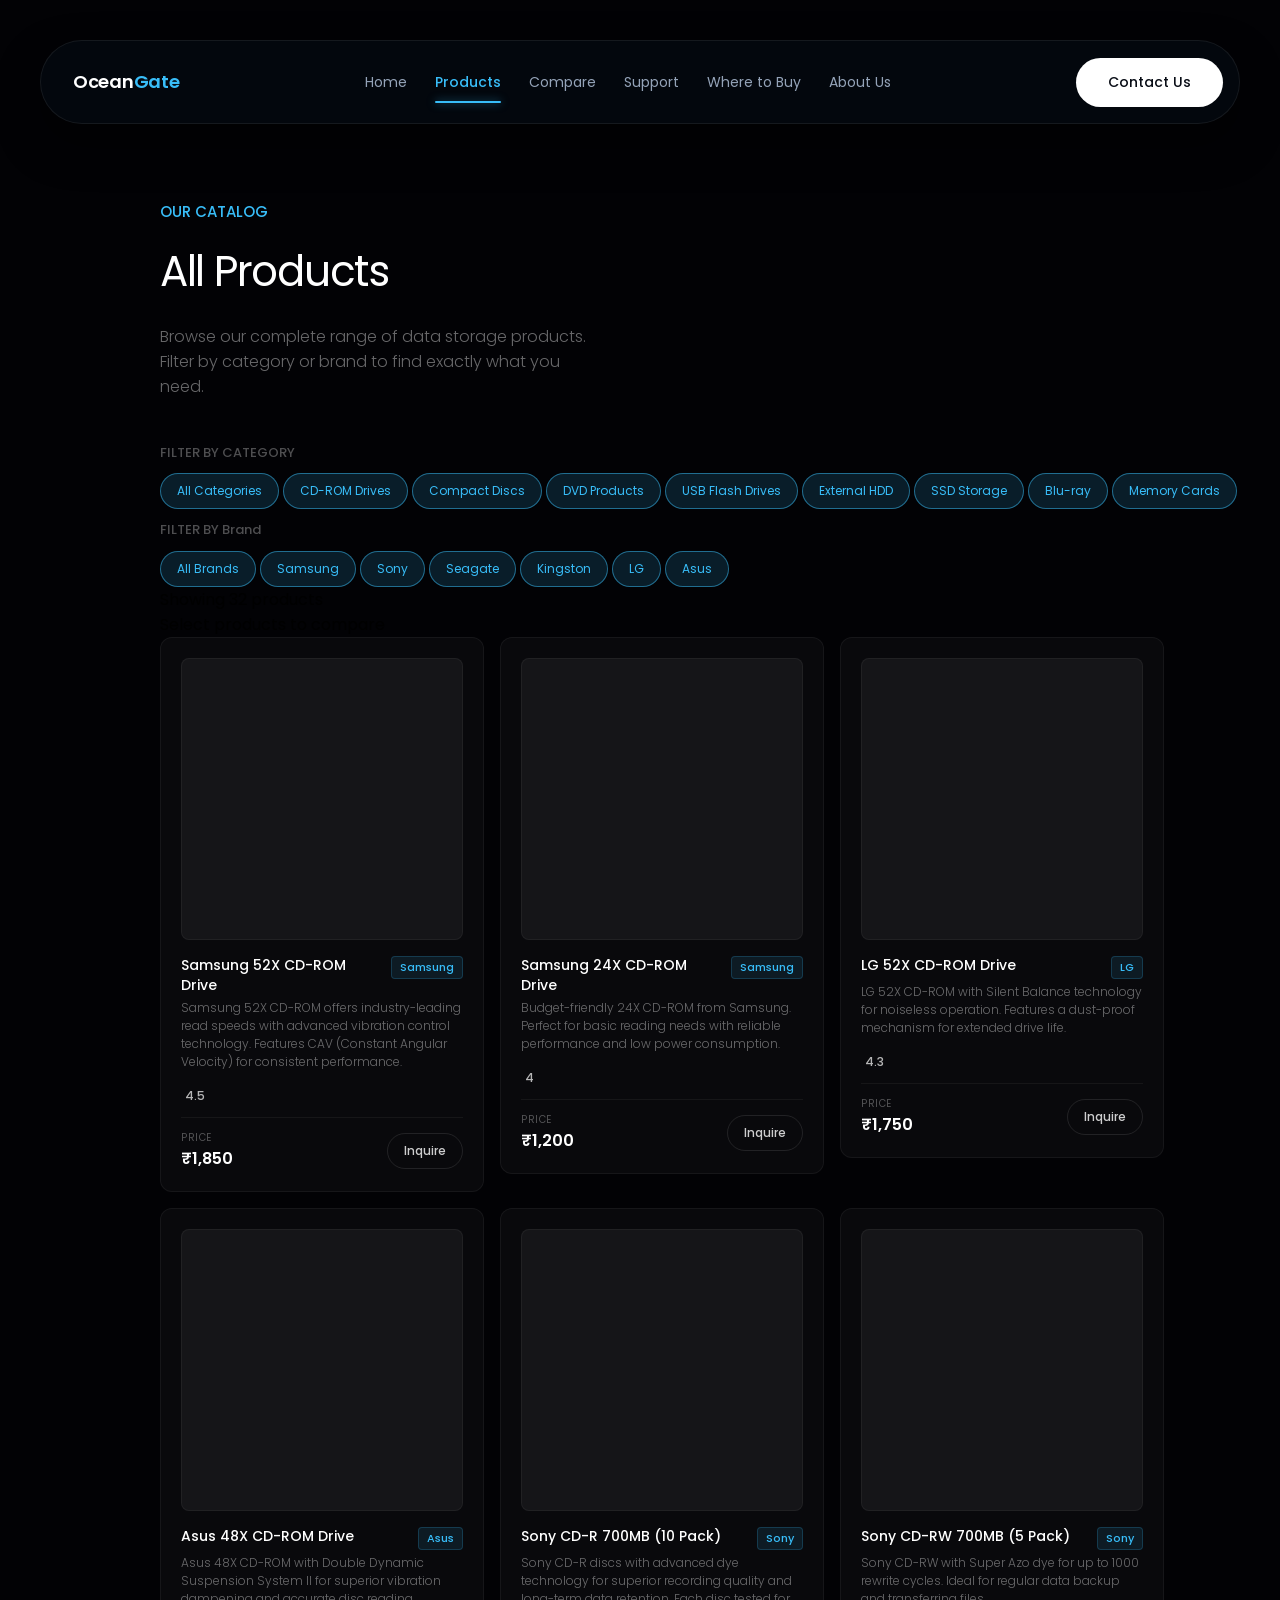
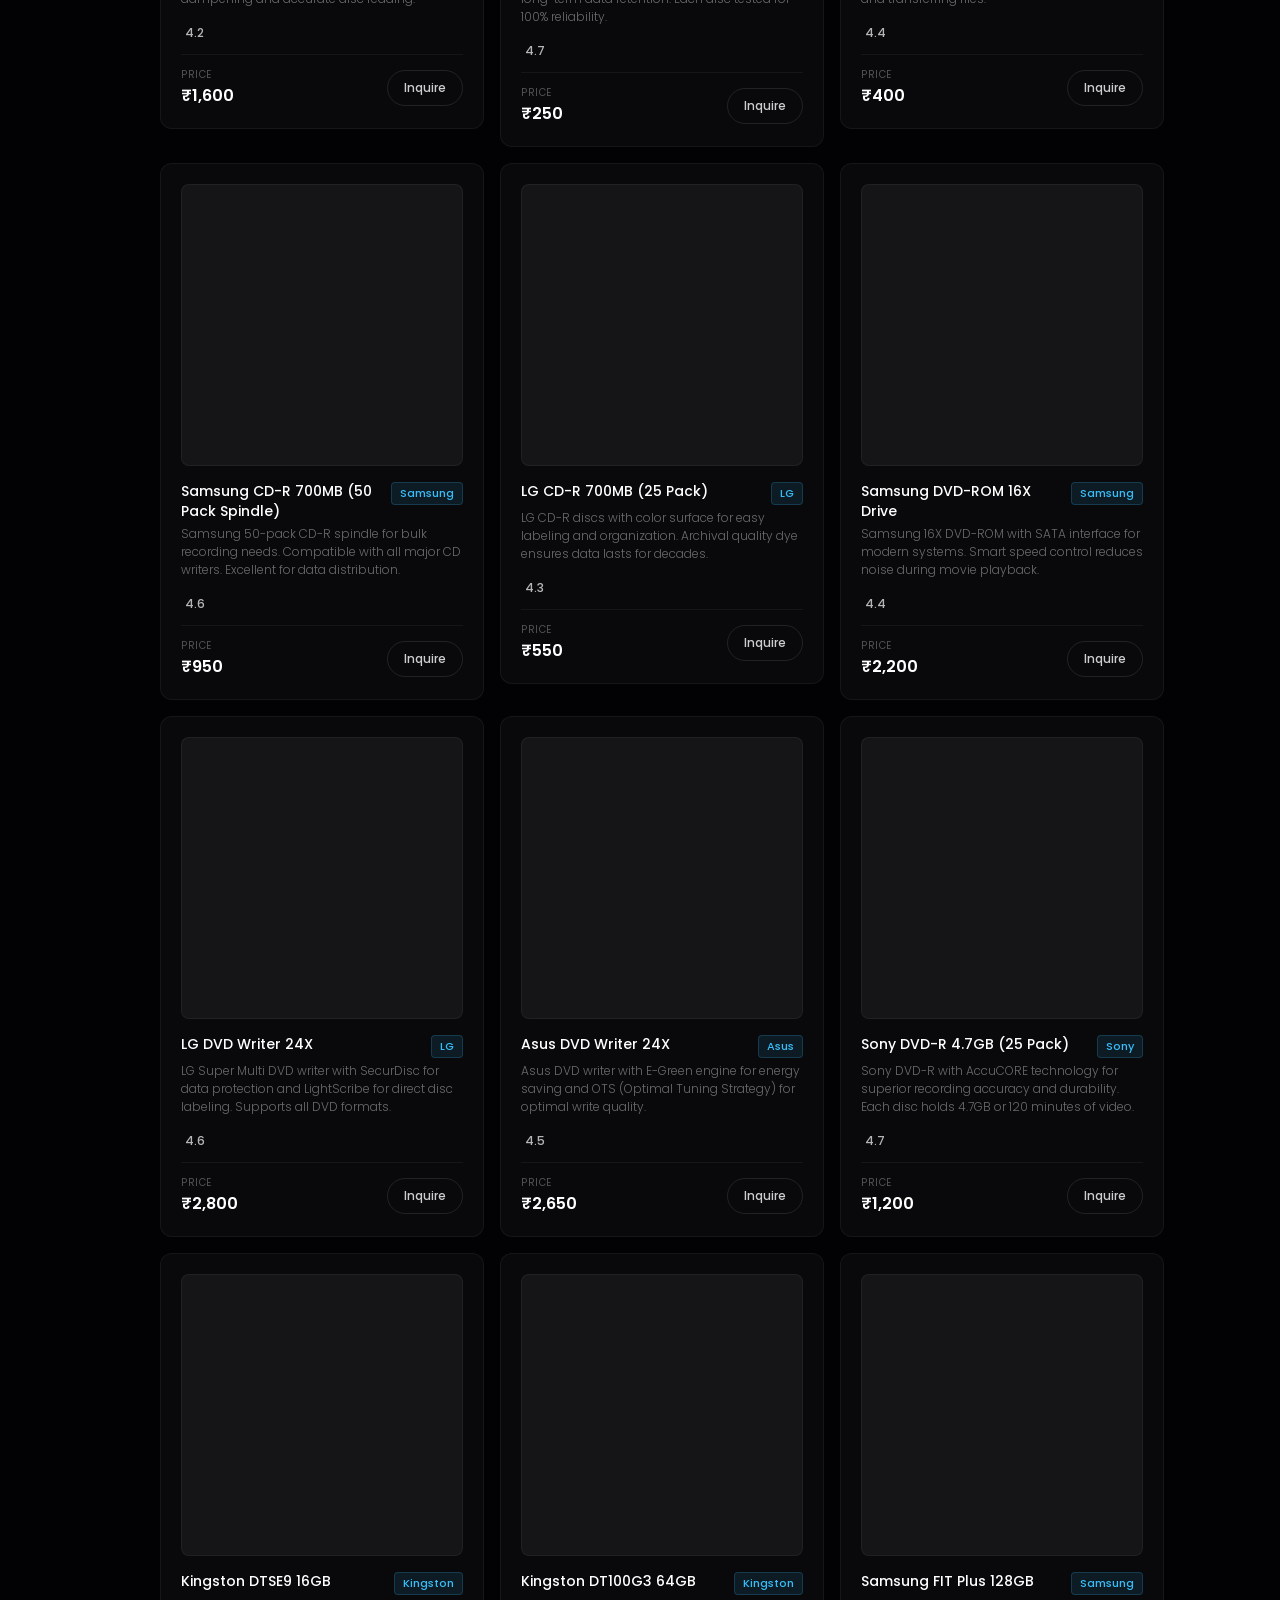
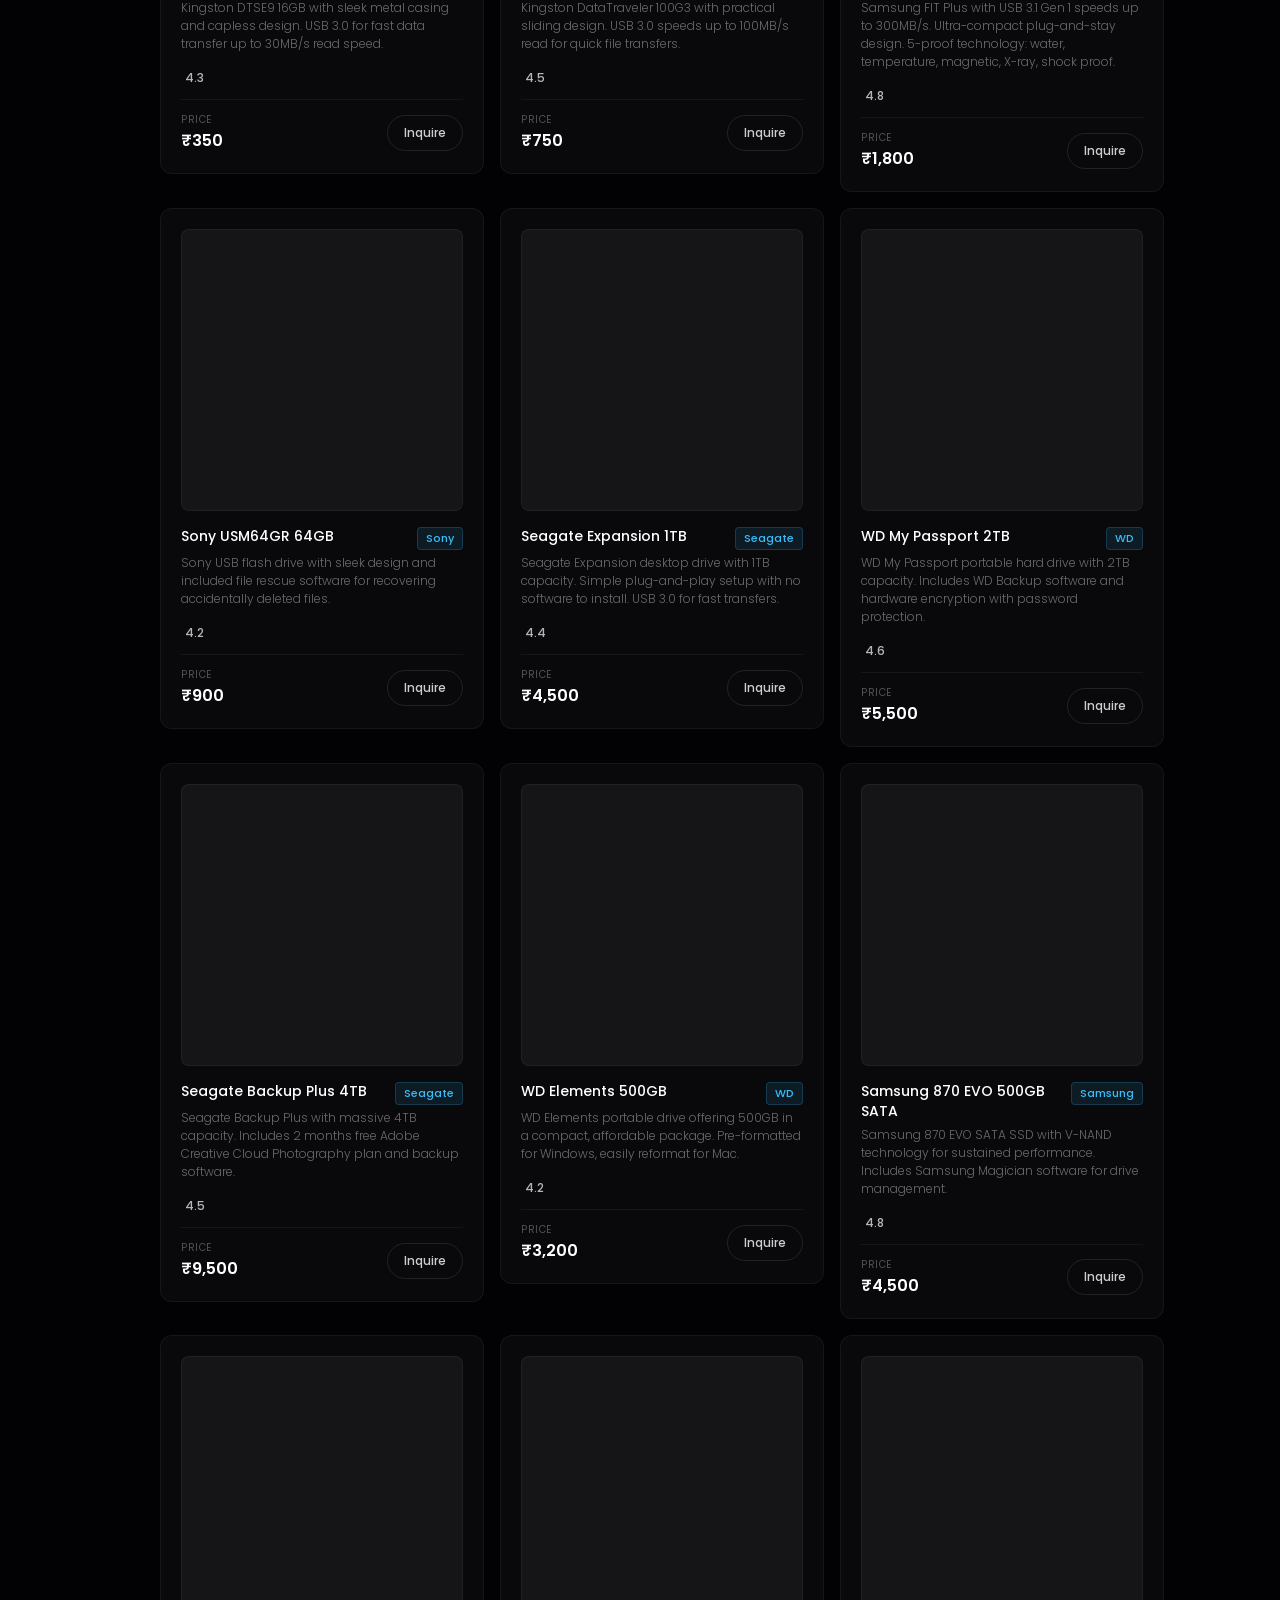
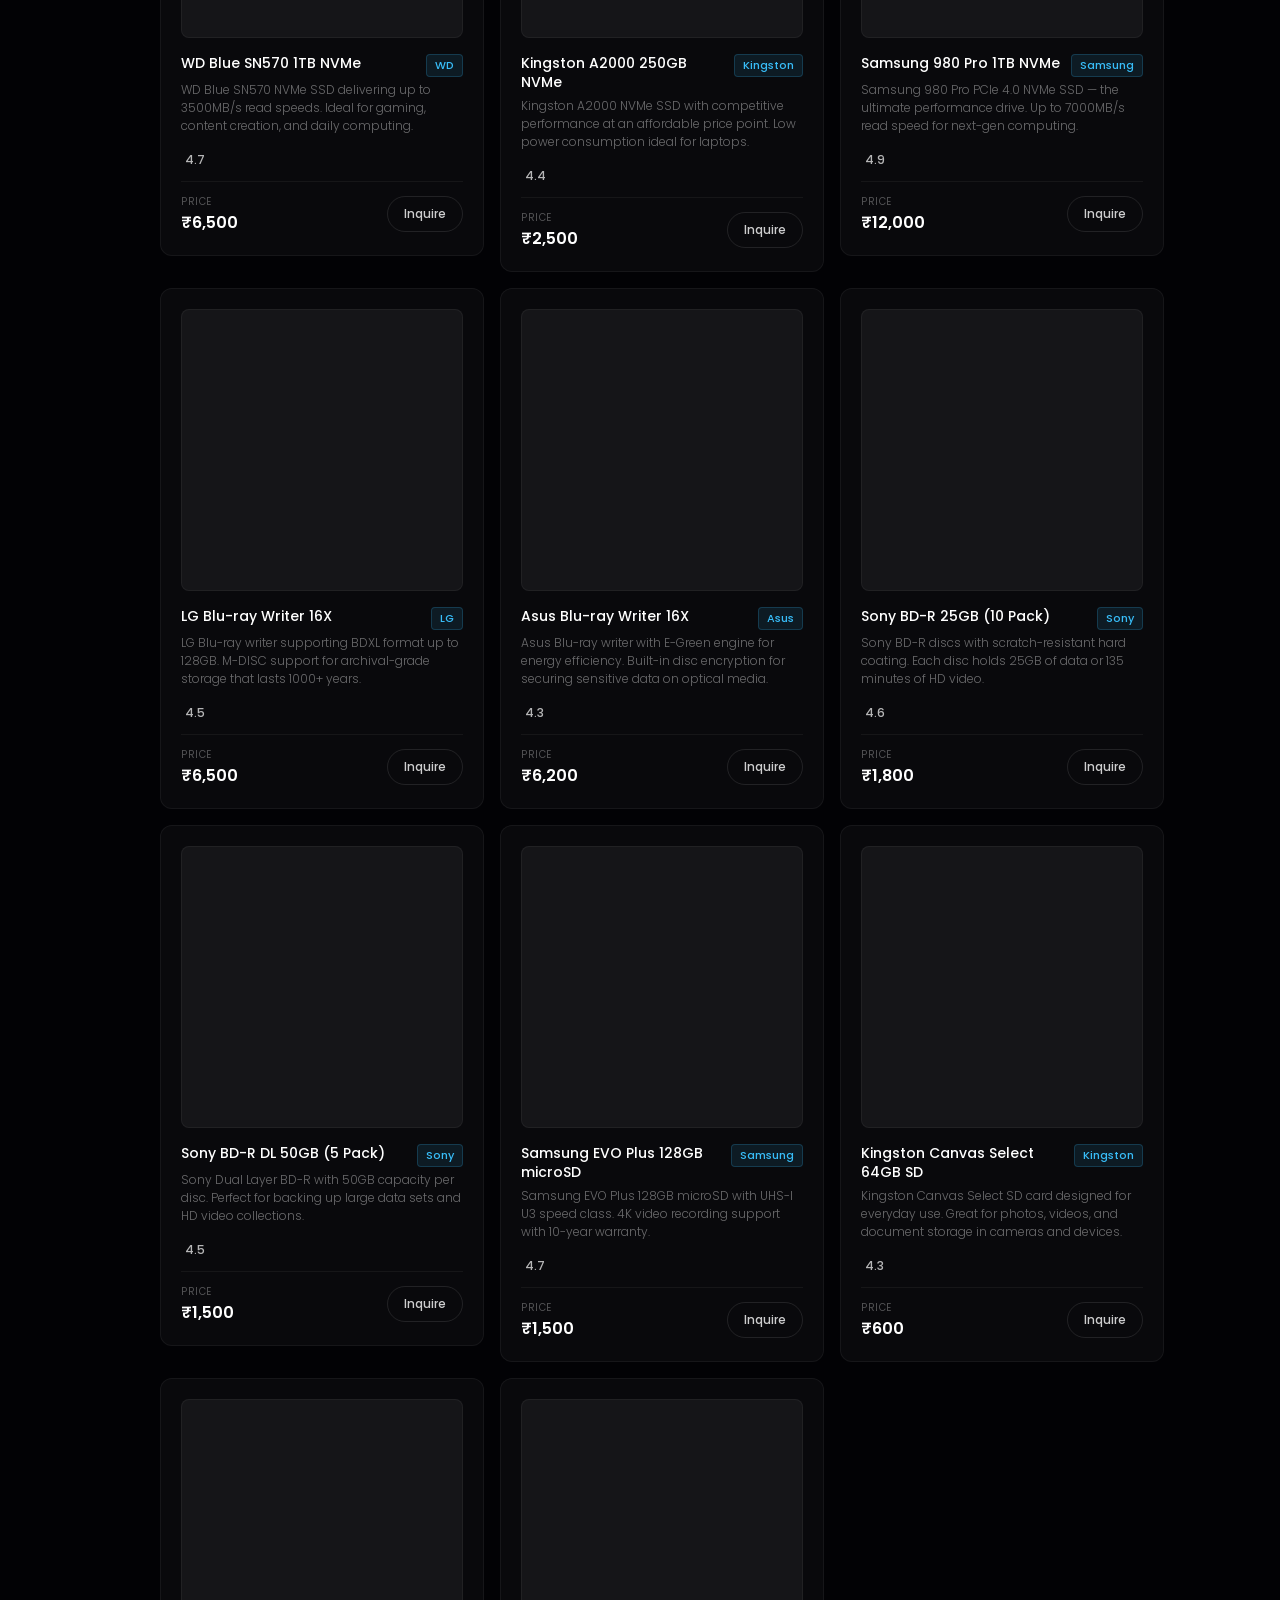
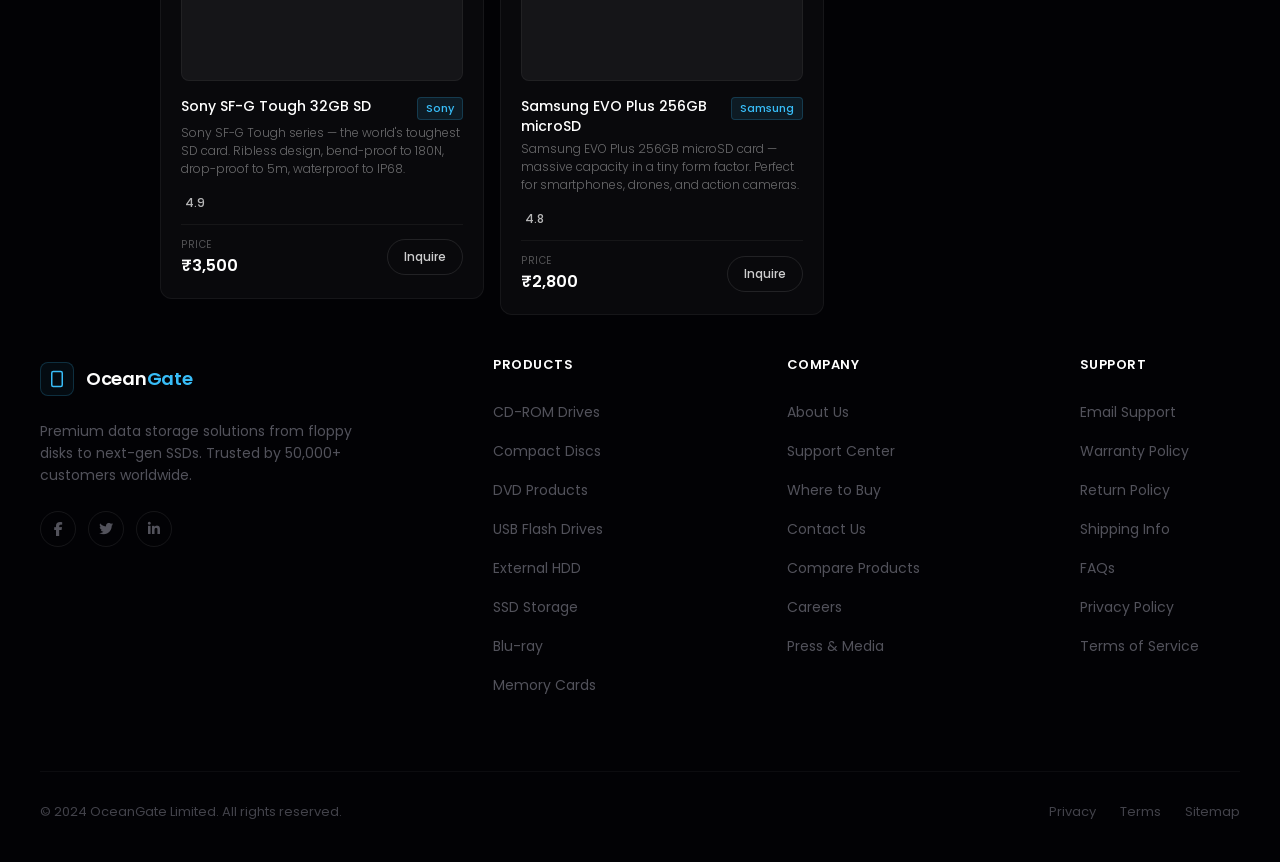
==== html/products.html @ 19aa1fb5 "final" ====
<!DOCTYPE html>
<html lang="en">

<head>
    <meta charset="UTF-8">
    <meta name="viewport" content="width=device-width, initial-scale=1.0">
    <title>OceanGate Navbar</title>
    <link rel="preconnect" href="https://fonts.googleapis.com">
    <link rel="preconnect" href="https://fonts.gstatic.com" crossorigin>
    <link href="https://fonts.googleapis.com/css2?family=Inter:wght@400;500;600&display=swap" rel="stylesheet">
    <link rel="stylesheet" href="https://cdnjs.cloudflare.com/ajax/libs/font-awesome/6.4.0/css/all.min.css">
    <link rel="stylesheet" href="../css/productsdemo.css">
</head>

<body>

    
    <header>

        <div class="navbar-container">

            <div class="logo-area">
                <span class="logo-text">Ocean<span class="blue-text">Gate</span></span>
            </div>

            <nav class="nav-links">
                <a href="./index.html" class="nav-item ">Home</a>
                <a href="./products.html" class="nav-item active">Products</a>
                <a href="./campare.html" class="nav-item">Compare</a>
                <a href="./support.html" class="nav-item">Support</a>
                <a href="./WTB.html" class="nav-item ">Where to Buy</a>
                <a href="./about.html" class="nav-item">About Us</a>
            </nav>

            <div class="cta-area">
                <a href="./contact.html"><button class="btn-contact">Contact Us</button></a>
            </div>

        </div>
    </header>

    <section class="main-container">
        <div class="main">
            <h3 class="catalog">OUR CATALOG</h3>
            <h1 class="allproduct">All Products</h1>
            <p class="sub-heading">
                Browse our complete range of data storage products. Filter by category or brand to find exactly
                what you need.
            </p>


        </div>
        <p class="filterbycategory">FILTER BY CATEGORY</p>
        <div class="catbtn">
            <button class="brand-btn active-brand active" onclick="filterCategory('all')">All Categories</button>
            <button class="brand-btn active-brand" onclick="filterCategory('cdrom')">CD-ROM Drives</button>
            <button class="brand-btn active-brand" onclick="filterCategory('compact-disc')">Compact Discs</button>
            <button class="brand-btn active-brand" onclick="filterCategory('dvd')">DVD Products</button>
            <button class="brand-btn active-brand" onclick="filterCategory('usb')">USB Flash Drives</button>
            <button class="brand-btn active-brand" onclick="filterCategory('external-hdd')">External HDD</button>
            <button class="brand-btn active-brand" onclick="filterCategory('ssd')">SSD Storage</button>
            <button class="brand-btn active-brand" onclick="filterCategory('blu-ray')">Blu-ray</button>
            <button class="brand-btn active-brand" onclick="filterCategory('memory-card')">Memory Cards</button>
        </div>

        <!-- FILTER BY BRAND -->
        <p class="filterbybrand">FILTER BY Brand</p>
        <div class="catbtn">
            <button class="brand-btn active-brand" onclick="filterBrand('all')">All Brands</button>
            <button class="brand-btn active-brand" onclick="filterBrand('Samsung')">Samsung</button>
            <button class="brand-btn active-brand" onclick="filterBrand('Sony')">Sony</button>
            <button class="brand-btn active-brand" onclick="filterBrand('Seagate')">Seagate</button>
            <button class="brand-btn active-brand" onclick="filterBrand('Kingston')">Kingston</button>
            <button class="brand-btn active-brand" onclick="filterBrand('LG')">LG</button>
            <button class="brand-btn active-brand" onclick="filterBrand('Asus')">Asus</button>
        </div>

        <div class="results-info-bar">
            <p id="resultCount">Showing 24 products</p>
            <p>Select products to compare</p>
        </div>


        <div class="products-grid" id="productsGrid">
        </div>
    </section>

    <footer class="footer-container">

        <div class="footer-top">

            <div class="footer-brand-col">
                <div class="logo-area">
                    <div class="icon-box">
                        <svg viewBox="0 0 24 24" fill="none" stroke="#38bdf8" stroke-width="2">
                            <rect x="5" y="2" width="14" height="20" rx="2" ry="2"></rect>
                            <path d="M12 14h.01"></path>
                            <path d="M12 18h.01"></path>
                        </svg>
                    </div>
                    <span class="logo-text">Ocean<span class="blue-text">Gate</span></span>
                </div>
                <p class="brand-desc">
                    Premium data storage solutions from floppy disks to next-gen SSDs. Trusted by 50,000+ customers
                    worldwide.
                </p>
                <div class="social-icons">
                    <a href="#"><i class="fab fa-facebook-f"></i></a>
                    <a href="#"><i class="fab fa-twitter"></i></a>
                    <a href="#"><i class="fab fa-linkedin-in"></i></a>
                </div>
            </div>

            <div class="footer-links-col">
                <h3>PRODUCTS</h3>
                <ul>
                    <li><a href="#">CD-ROM Drives</a></li>
                    <li><a href="#">Compact Discs</a></li>
                    <li><a href="#">DVD Products</a></li>
                    <li><a href="#">USB Flash Drives</a></li>
                    <li><a href="#">External HDD</a></li>
                    <li><a href="#">SSD Storage</a></li>
                    <li><a href="#">Blu-ray</a></li>
                    <li><a href="#">Memory Cards</a></li>
                </ul>
            </div>

            <div class="footer-links-col">
                <h3>COMPANY</h3>
                <ul>
                    <li><a href="#">About Us</a></li>
                    <li><a href="#">Support Center</a></li>
                    <li><a href="#">Where to Buy</a></li>
                    <li><a href="#">Contact Us</a></li>
                    <li><a href="#">Compare Products</a></li>
                    <li><a href="#">Careers</a></li>
                    <li><a href="#">Press & Media</a></li>
                </ul>
            </div>

            <div class="footer-links-col">
                <h3>SUPPORT</h3>
                <ul>
                    <li><a href="#">Email Support</a></li>
                    <li><a href="#">Warranty Policy</a></li>
                    <li><a href="#">Return Policy</a></li>
                    <li><a href="#">Shipping Info</a></li>
                    <li><a href="#">FAQs</a></li>
                    <li><a href="#">Privacy Policy</a></li>
                    <li><a href="#">Terms of Service</a></li>
                </ul>
            </div>

        </div>

        <div class="footer-bottom">
            <p class="copyright">© 2024 OceanGate Limited. All rights reserved.</p>
            <div class="legal-links">
                <a href="#">Privacy</a>
                <a href="#">Terms</a>
                <a href="#">Sitemap</a>
            </div>
        </div>

    </footer>

    <script src="./main.js"></script>

</body>

</html>
---- css/productsdemo.css ----
@import url('https://fonts.googleapis.com/css2?family=Instrument+Serif:ital@0;1&family=Poppins:ital,wght@0,100;0,200;0,300;0,400;0,500;0,600;0,700;0,800;0,900;1,100;1,200;1,300;1,400;1,500;1,600;1,700;1,800;1,900&display=swap');

/* Reset body and setup background grid effect */
* {
    margin: 0;
    padding: 0;
    box-sizing: border-box;
    font-family: "Poppins", sans-serif;
}

body {
    background-color: #020205;
    padding: 40px;
}

header {
    display: flex;
    justify-content: center;
}

h1 {
    color: #ffffff;
}

.navbar-container {
    width: 100%;
    max-width: 1200px;
    height: 84px;
    display: flex;
    justify-content: space-between;
    align-items: center;
    padding: 0 16px 0 32px;
    background: rgba(6, 11, 19, 0.65);
    border: 1px solid rgba(255, 255, 255, 0.07);
    border-radius: 100px;
    box-shadow: 0 20px 40px rgba(0, 0, 0, 0.5);
}


.logo-area {
    display: flex;
    align-items: center;
    margin-top: 2%;
    gap: 12px;
    user-select: none;
}

.icon-box {
    width: 38px;
    height: 38px;
    background: rgba(56, 189, 248, 0.05);
    border: 1px solid rgba(56, 189, 248, 0.25);
    border-radius: 10px;
    display: flex;
    align-items: center;
    justify-content: center;
}

.icon-box svg {
    width: 20px;
    height: 20px;
}

.logo-text {
    color: #ffffff;
    font-size: 20px;
    font-weight: 600;
    letter-spacing: -0.3px;
}

.blue-text {
    color: #38bdf8;
}

/* Navigation Links Center Group */
.nav-links {
    display: flex;
    align-items: center;
    gap: 28px;
}

.nav-item {
    color: #94a3b8;
    text-decoration: none;
    font-size: 14px;
    font-weight: 400;
    position: relative;
    padding: 8px 0;
    transition: color 0.2s ease;
}

.nav-item:hover {
    color: #ffffff;
}

/* Active link color and bottom cyan indicator line */
.nav-item.active {
    color: #38bdf8;
    font-weight: 500;
}

.nav-item.active::after {
    content: '';
    position: absolute;
    bottom: -2px;
    left: 0;
    width: 100%;
    height: 2px;
    background-color: #38bdf8;
    border-radius: 2px;
    box-shadow: 0 0 8px rgba(56, 189, 248, 0.6);
}

/* Right Side Pill Button Styling */
.btn-contact {
    background-color: #ffffff;
    color: #090d16;
    border: none;
    padding: 14px 32px;
    font-size: 14px;
    font-weight: 500;
    border-radius: 100px;
    cursor: pointer;
    transition: background-color 0.2s ease, transform 0.1s ease;
}

.btn-contact:hover {
    background-color: #f1f5f9;
}

.btn-contact:active {
    transform: scale(0.98);
}

.footer-container {
    width: 100%;
    max-width: 1200px;
    margin: 0 auto;
    padding-top: 40px;
}

/* Flexbox layout for columns grid */
.footer-top {
    display: flex;
    justify-content: space-between;
    flex-wrap: wrap;
    gap: 40px;
    padding-bottom: 60px;
}

/* Brand Profile Column width setting */
.footer-brand-col {
    flex: 1;
    min-width: 250px;
    max-width: 320px;
}

/* Brand Header Area styles */
.logo-area {
    display: flex;
    align-items: center;
    gap: 12px;
    margin-bottom: 24px;
}

.icon-box {
    width: 34px;
    height: 34px;
    background: rgba(56, 189, 248, 0.05);
    border: 1px solid rgba(56, 189, 248, 0.2);
    border-radius: 8px;
    display: flex;
    align-items: center;
    justify-content: center;
}

.icon-box svg {
    width: 18px;
    height: 18px;
}

.logo-text {
    color: #ffffff;
    font-size: 18px;
    font-weight: 600;
}

.blue-text {
    color: #38bdf8;
}

.brand-desc {
    color: #52525b;
    /* Muted slate grey color */
    font-size: 14px;
    line-height: 1.6;
    margin-bottom: 24px;
}

/* Circular Social Links styling */
.social-icons {
    display: flex;
    gap: 12px;
}

.social-icons a {
    width: 36px;
    height: 36px;
    border: 1px solid rgba(255, 255, 255, 0.08);
    border-radius: 50%;
    display: flex;
    align-items: center;
    justify-content: center;
    color: #52525b;
    text-decoration: none;
    font-size: 14px;
    transition: all 0.2s ease;
}

.social-icons a:hover {
    color: #ffffff;
    border-color: rgba(255, 255, 255, 0.2);
    background: rgba(255, 255, 255, 0.02);
}

/* Link Columns block setup */
.footer-links-col {
    min-width: 160px;
}

/* Upper Column Headings styling */
.footer-links-col h3 {
    color: #ffffff;
    font-size: 13px;
    font-weight: 600;
    letter-spacing: 0.5px;
    margin-bottom: 24px;
}

.footer-links-col ul {
    list-style: none;
}

/* Spacing and typography match for links list */
.footer-links-col ul li {
    margin-bottom: 14px;
}

.footer-links-col ul li a {
    color: #52525b;
    text-decoration: none;
    font-size: 14px;
    transition: color 0.2s ease;
}

.footer-links-col ul li a:hover {
    color: #38bdf8;
    /* Soft blue on hover */
}

/* Bottom Border and Legal Layout styling */
.footer-bottom {
    border-top: 1px solid rgba(255, 255, 255, 0.04);
    padding-top: 30px;
    display: flex;
    justify-content: space-between;
    align-items: center;
    flex-wrap: wrap;
    gap: 20px;
}

.copyright {
    color: #42424a;
    font-size: 13px;
}

.legal-links {
    display: flex;
    gap: 24px;
}

.legal-links a {
    color: #42424a;
    text-decoration: none;
    font-size: 13px;
    transition: color 0.2s ease;
}

.legal-links a:hover {
    color: #ffffff;
}

.main-container {
    margin-left: 10%;
}

.main {
    margin-top: 7%;
    width: 40%;
}

.allproduct {
    margin-top: 4%;
    font-size: 42px;
    font-weight: 400;
    letter-spacing: -0.03em;

}

.sub-heading {
    color: rgba(255, 255, 255, 0.4);
    font-weight: 300;
    margin-top: 5%;
}

.catalog {
    color: rgb(56, 189, 248);
    font-weight: 500;
    font-size: 15px;
}

.filterbycategory {
    color: rgba(255, 255, 255, 0.3);
    font-weight: 500;
    font-size: 13px;
    margin-top: 4%;
}

.filterbybrand {
    color: rgba(255, 255, 255, 0.3);
    font-weight: 500;
    font-size: 13px;
    margin-top: 1%;
}

.catbtn {
    margin-top: 1%;
}

.brand-btn {
    background: transparent;
    color: rgba(255, 255, 255, 0.6);
    font-size: 12px;
    padding: 8px 16px;
    border: 1px solid rgba(255, 255, 255, 0.1);
    border-radius: 9999px;
    cursor: pointer;
    transition: all 0.2s ease;
}

.brand-btn:active{
    background-color: #ffffff;
}

.brand-btn.active-brand {
    background: rgba(56, 189, 248, 0.15);
    border-color: rgba(56, 189, 248, 0.5);
    color: #38bdf8;
}

/* Product Card Main Container */
.product-card {
    background: rgba(255, 255, 255, 0.03);
    /* Glass panel effect */
    border: 1px solid rgba(255, 255, 255, 0.05);
    border-radius: 12px;
    padding: 20px;
    display: flex;
    width: 30%;
    flex-direction: column;
    justify-content: space-between;
    height: 100%;
    /* Dynamic height matching grid cell */
}

/* Image Wrapper Box */
.image-container {
    position: relative;
    background: rgba(255, 255, 255, 0.05);
    border: 1px solid rgba(255, 255, 255, 0.05);
    border-radius: 8px;
    aspect-ratio: 1 / 1;
    /* Makes it perfectly square */
    display: flex;
    align-items: center;
    justify-content: center;
    margin-bottom: 16px;
}

.product-icon {
    color: rgba(255, 255, 255, 0.5);
    font-size: 60px;
}

/* Absolute Positioned Compare Badge */
.compare-badge {
    position: absolute;
    top: 12px;
    right: 12px;
    display: flex;
    align-items: center;
    gap: 8px;
    background: rgba(15, 23, 42, 0.8);
    /* Dark panel background */
    padding: 4px 8px;
    border: 1px solid rgba(255, 255, 255, 0.1);
    border-radius: 4px;
}

.compare-check {
    cursor: pointer;
}

.compare-text {
    font-size: 10px;
    color: rgba(255, 255, 255, 0.5);
    font-weight: 500;
    text-transform: uppercase;
    letter-spacing: 0.05em;
}

/* Title & Brand Alignment */
.title-brand-row {
    display: flex;
    justify-content: space-between;
    align-items: flex-start;
    gap: 8px;
    margin-bottom: 4px;
}

.product-title {
    color: #ffffff;
    font-size: 14px;
    font-weight: 500;
    line-height: 1.4;
}

.brand-badge {
    font-size: 11px;
    padding: 2px 8px;
    border-radius: 4px;
    background: rgba(56, 189, 248, 0.1);
    /* Primary color low alpha */
    color: #38bdf8;
    /* Brand primary cyan */
    border: 1px solid rgba(56, 189, 248, 0.2);
    font-weight: 500;
    white-space: nowrap;
}

/* Product Description Description text */
.product-desc {
    font-size: 12px;
    color: rgba(255, 255, 255, 0.4);
    font-weight: 300;
    line-height: 1.5;
    margin-bottom: 16px;
}

/* Ratings Section */
.rating-row {
    display: flex;
    align-items: center;
    gap: 4px;
    margin-bottom: 12px;
}

.star-icon {
    color: #38bdf8;
    /* Cyan star */
    font-size: 12px;
}

.rating-val {
    font-size: 12px;
    color: rgba(255, 255, 255, 0.7);
    font-weight: 500;
}

/* Card Bottom Footer Line */
.card-footer {
    display: flex;
    justify-content: space-between;
    align-items: center;
    padding-top: 12px;
    border-top: 1px solid rgba(255, 255, 255, 0.05);
}

.price-box {
    display: flex;
    flex-direction: column;
}

.price-label {
    font-size: 10px;
    color: rgba(255, 255, 255, 0.3);
    text-transform: uppercase;
    letter-spacing: 0.05em;
}

.price-value {
    color: #ffffff;
    font-size: 16px;
    font-weight: 600;
}

/* Pill Shape Inquire Button */
.btn-inquire {
    background: transparent;
    color: rgba(255, 255, 255, 0.8);
    font-size: 12px;
    font-weight: 500;
    padding: 8px 16px;
    border: 1px solid rgba(255, 255, 255, 0.1);
    border-radius: 9999px;
    cursor: pointer;
    transition: all 0.2s ease;
}

.btn-inquire:hover {
    background: #ffffff;
    color: #020205;
    /* Dark background color inverse */
    border-color: #ffffff;
}

.products-grid {
    display: flex;
    flex-wrap: wrap;
    gap: 1rem;
}
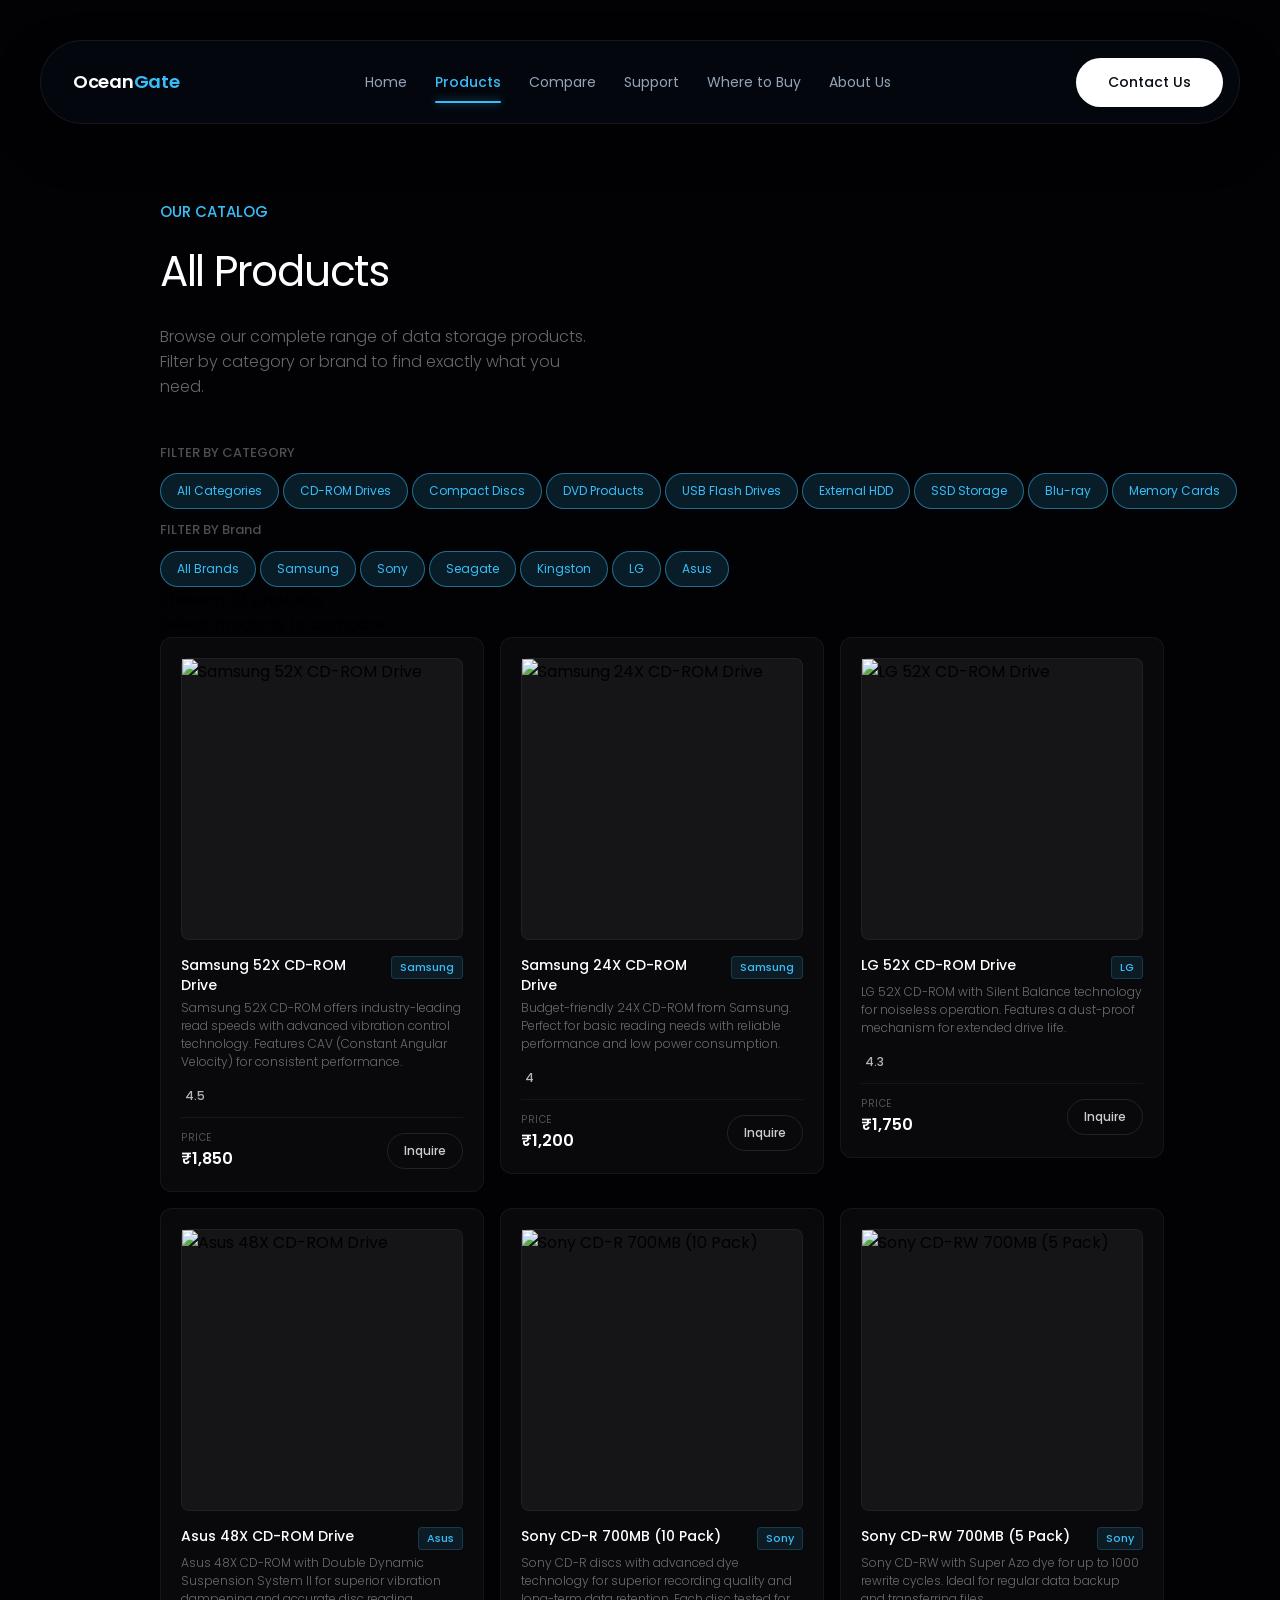
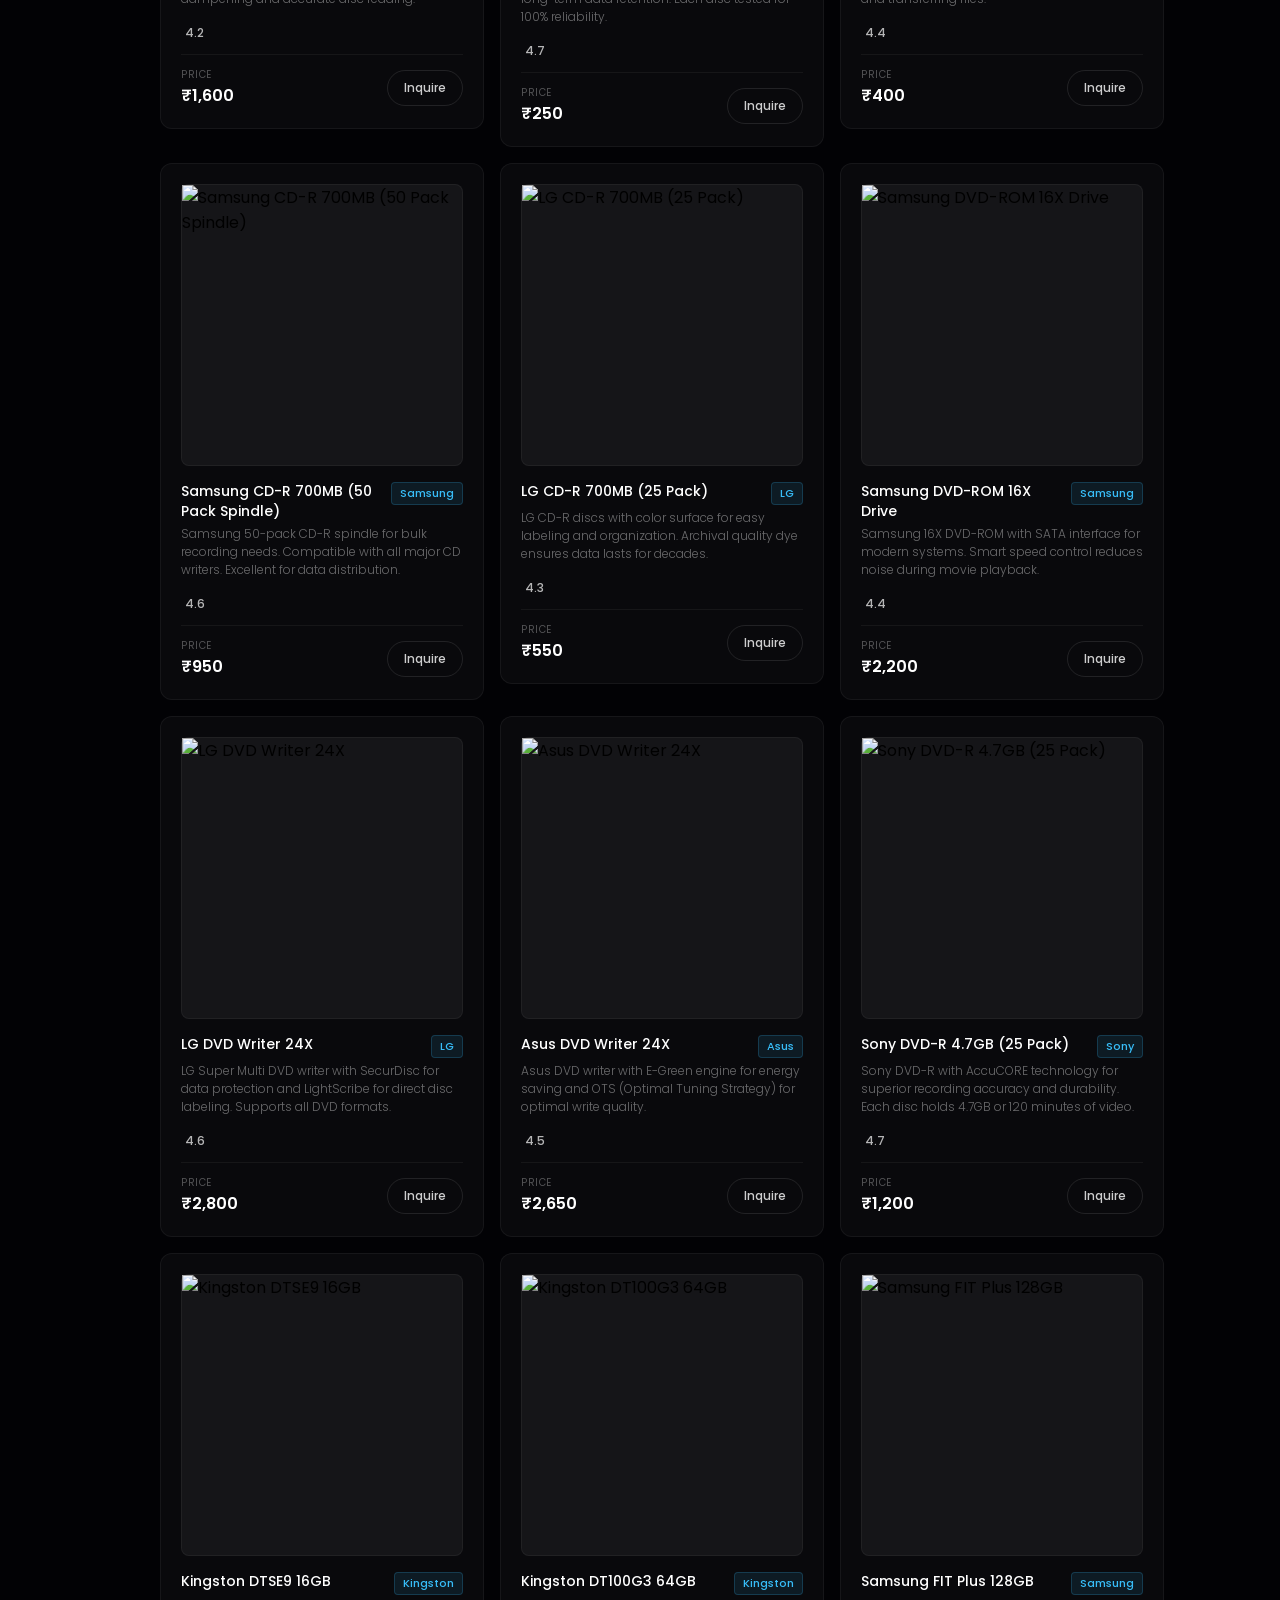
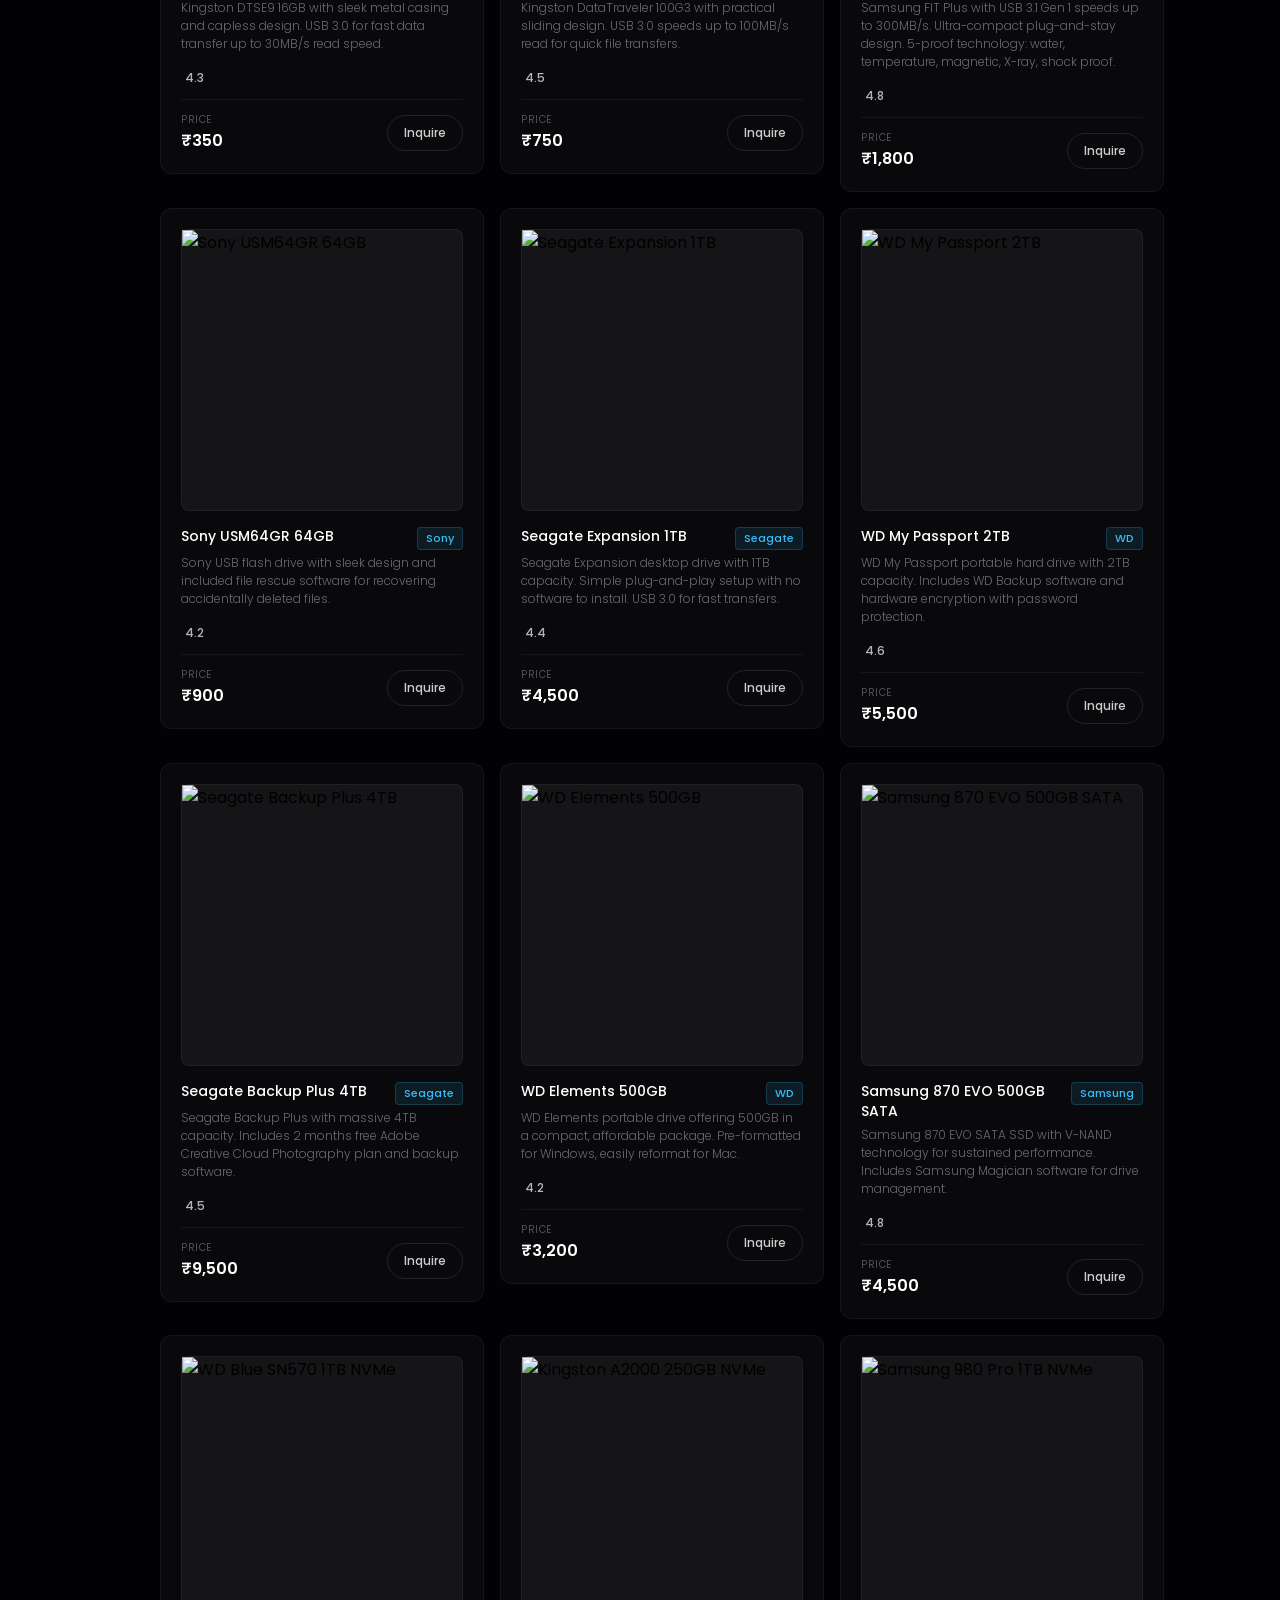
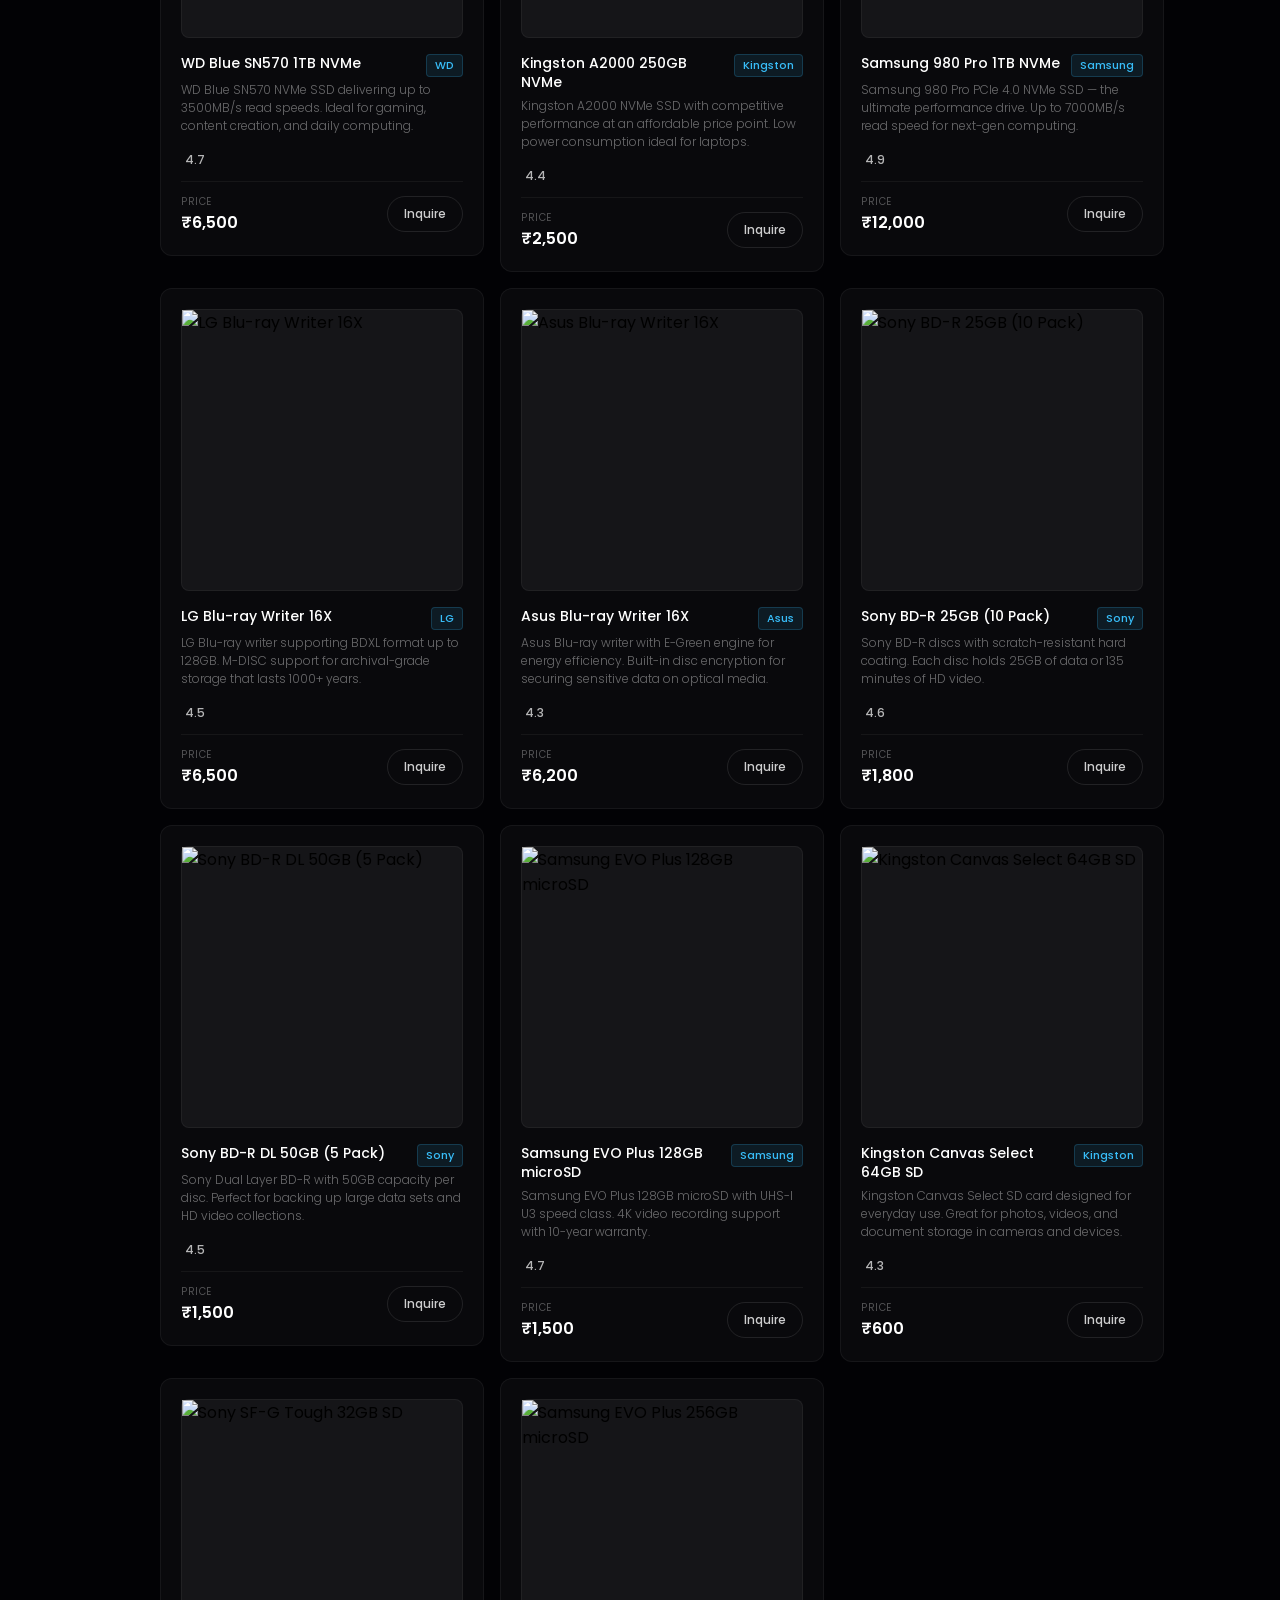
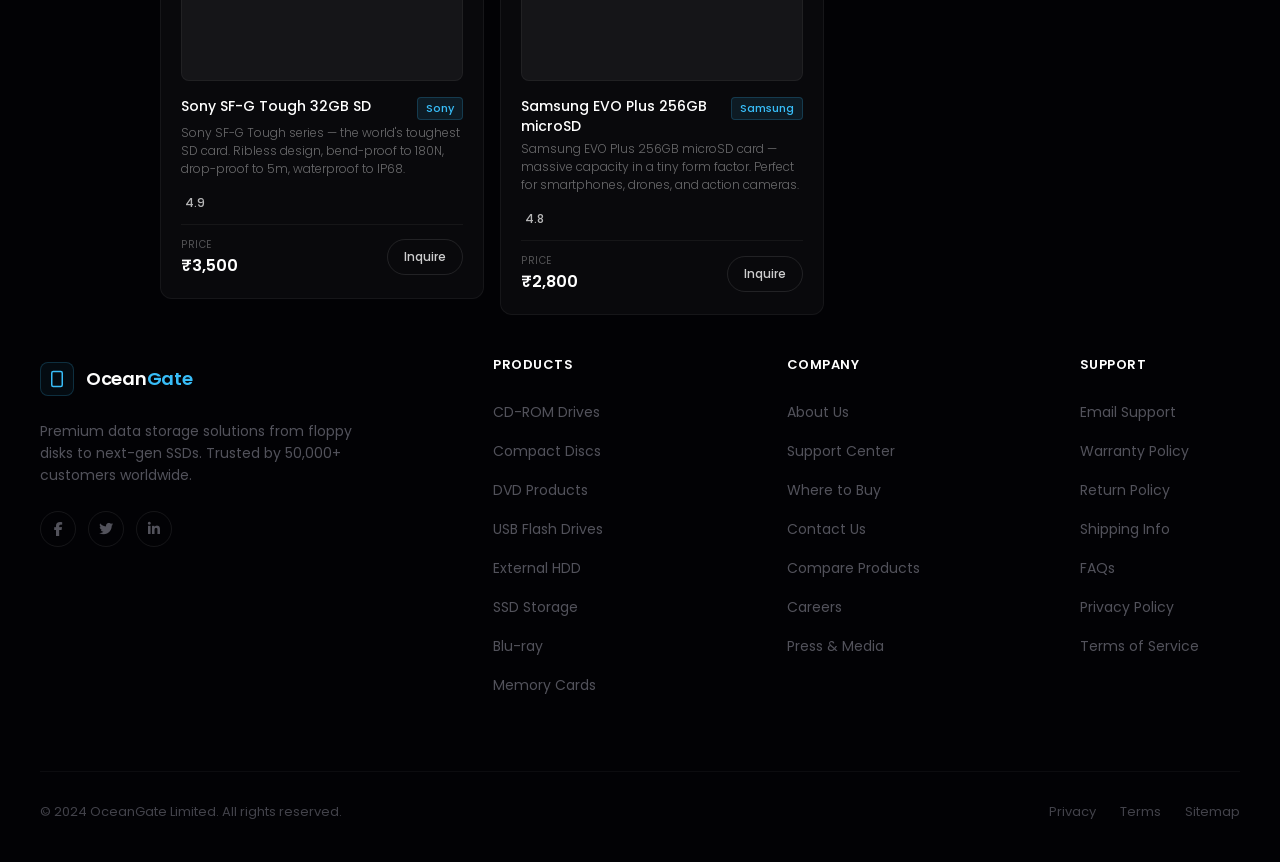
==== commit 022981a7: "final" ====
--- a/html/products.html
+++ b/html/products.html
@@ -63,7 +63,6 @@
             <button class="brand-btn active-brand" onclick="filterCategory('memory-card')">Memory Cards</button>
         </div>
 
-        <!-- FILTER BY BRAND -->
         <p class="filterbybrand">FILTER BY Brand</p>
         <div class="catbtn">
             <button class="brand-btn active-brand" onclick="filterBrand('all')">All Brands</button>
--- a/css/productsdemo.css
+++ b/css/productsdemo.css
@@ -528,4 +528,11 @@
     display: flex;
     flex-wrap: wrap;
     gap: 1rem;
+}
+
+.product-img {
+    width: 100%;
+    height: 100%;
+    object-fit: cover; /* Is se image stretch nahi hogi aur container mein fit baithegi */
+    display: block;
 }
